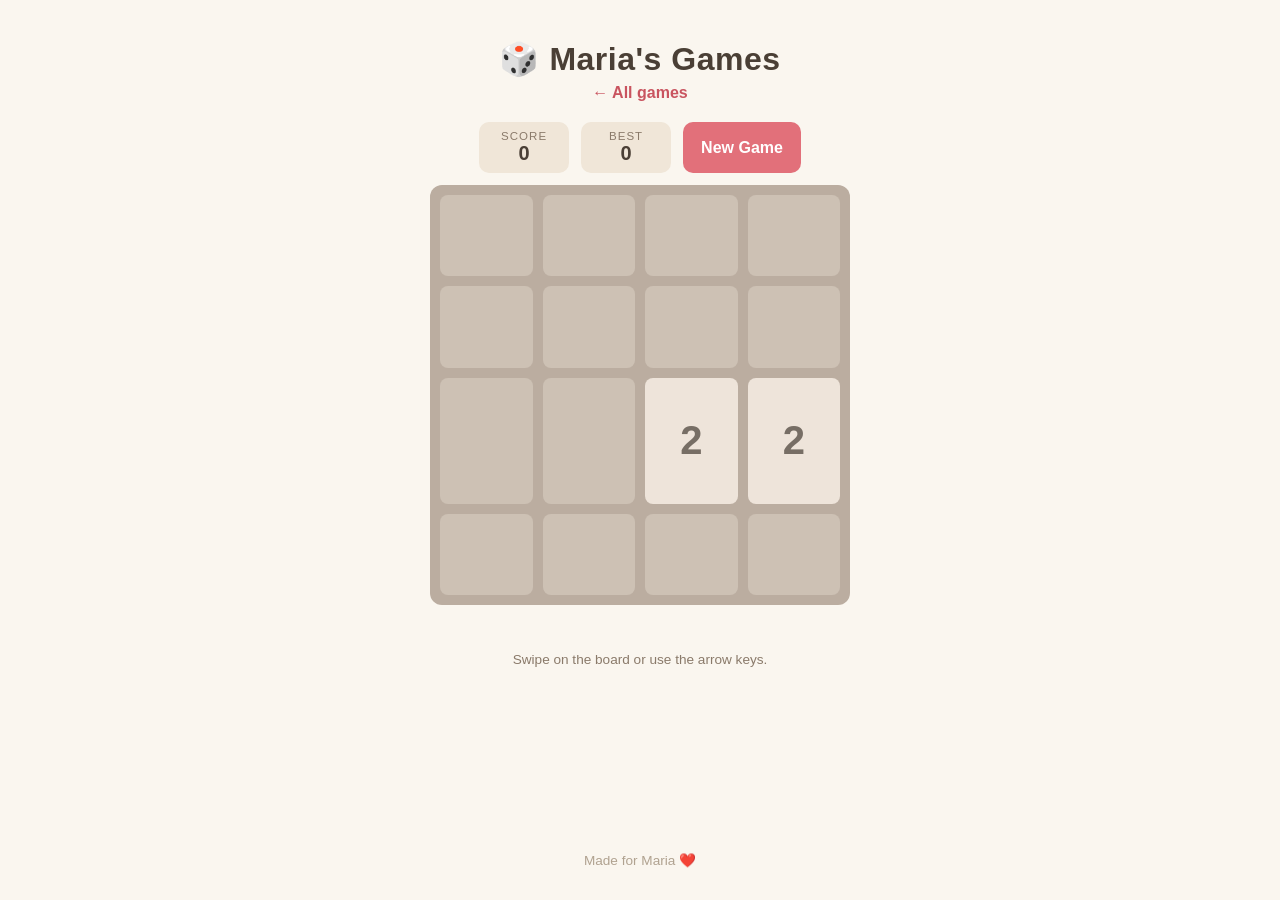
==== 2048.html @ 68cc4402 "Maria's Games: Sudoku, 2048 and Tetris static site Co-Authored-By: Claude Fable 5 <noreply@anthropic" ====
<!DOCTYPE html>
<html lang="en">
<head>
<meta charset="UTF-8">
<meta name="viewport" content="width=device-width, initial-scale=1.0">
<title>2048 — Maria's Games</title>
<link rel="icon" href="data:image/svg+xml,<svg xmlns=%22http://www.w3.org/2000/svg%22 viewBox=%220 0 100 100%22><text y=%22.9em%22 font-size=%2290%22>🧩</text></svg>">
<link rel="stylesheet" href="style.css">
<style>
  #board {
    display: grid;
    grid-template-columns: repeat(4, 1fr);
    gap: 10px;
    background: #bbada0;
    border-radius: 12px;
    padding: 10px;
    width: min(92vw, 420px);
    aspect-ratio: 1;
    touch-action: none;
    user-select: none;
  }
  .tile {
    display: flex;
    align-items: center;
    justify-content: center;
    border-radius: 8px;
    background: #cdc1b4;
    font-weight: 800;
    font-size: clamp(18px, 7vw, 40px);
    color: #776e65;
    transition: transform 0.08s ease;
  }
  .tile.pop { animation: pop 0.15s ease; }
  @keyframes pop { 0% { transform: scale(0.6); } 100% { transform: scale(1); } }
  .t2    { background: #eee4da; }
  .t4    { background: #ede0c8; }
  .t8    { background: #f2b179; color: #fff; }
  .t16   { background: #f59563; color: #fff; }
  .t32   { background: #f67c5f; color: #fff; }
  .t64   { background: #f65e3b; color: #fff; }
  .t128  { background: #edcf72; color: #fff; font-size: clamp(16px, 6vw, 34px); }
  .t256  { background: #edcc61; color: #fff; font-size: clamp(16px, 6vw, 34px); }
  .t512  { background: #edc850; color: #fff; font-size: clamp(16px, 6vw, 34px); }
  .t1024 { background: #edc53f; color: #fff; font-size: clamp(14px, 5vw, 28px); }
  .t2048 { background: #edc22e; color: #fff; font-size: clamp(14px, 5vw, 28px); box-shadow: 0 0 18px rgba(237,194,46,0.7); }
  .tbig  { background: #3c3a32; color: #fff; font-size: clamp(14px, 5vw, 28px); }
  #message { text-align: center; font-weight: 700; margin-top: 12px; min-height: 1.4em; color: var(--accent-dark); font-size: 1.1rem; }
</style>
</head>
<body>
<header class="site">
  <h1><a href="index.html">🎲 Maria's Games</a></h1>
  <a class="back" href="index.html">← All games</a>
</header>
<main>
  <div class="hud">
    <div class="stat"><div class="label">Score</div><div class="value" id="score">0</div></div>
    <div class="stat"><div class="label">Best</div><div class="value" id="best">0</div></div>
    <button class="btn" id="new">New Game</button>
  </div>
  <div id="board"></div>
  <div id="message"></div>
  <p class="controls-hint">Swipe on the board or use the arrow keys.</p>
</main>
<footer class="site">Made for Maria ❤️</footer>
<script>
(function () {
  const boardEl = document.getElementById('board');
  const scoreEl = document.getElementById('score');
  const bestEl = document.getElementById('best');
  const msgEl = document.getElementById('message');
  let grid, score, best, over, won;

  best = Number(localStorage.getItem('maria2048best') || 0);
  bestEl.textContent = best;

  function newGame() {
    grid = new Array(16).fill(0);
    score = 0;
    over = false;
    won = false;
    msgEl.textContent = '';
    addTile();
    addTile();
    render([]);
  }

  function addTile() {
    const empty = grid.map((v, i) => v === 0 ? i : -1).filter(i => i >= 0);
    if (empty.length === 0) return -1;
    const idx = empty[Math.floor(Math.random() * empty.length)];
    grid[idx] = Math.random() < 0.9 ? 2 : 4;
    return idx;
  }

  function render(popIdxs) {
    boardEl.innerHTML = '';
    for (let i = 0; i < 16; i++) {
      const t = document.createElement('div');
      const v = grid[i];
      t.className = 'tile' + (v ? (v <= 2048 ? ' t' + v : ' tbig') : '');
      if (popIdxs.includes(i)) t.classList.add('pop');
      t.textContent = v || '';
      boardEl.appendChild(t);
    }
    scoreEl.textContent = score;
    if (score > best) {
      best = score;
      localStorage.setItem('maria2048best', best);
      bestEl.textContent = best;
    }
  }

  // Slide one row of 4 values toward index 0. Returns [newRow, gained, moved].
  function slideRow(row) {
    const vals = row.filter(v => v !== 0);
    const out = [];
    let gained = 0;
    for (let i = 0; i < vals.length; i++) {
      if (i + 1 < vals.length && vals[i] === vals[i + 1]) {
        out.push(vals[i] * 2);
        gained += vals[i] * 2;
        i++;
      } else {
        out.push(vals[i]);
      }
    }
    while (out.length < 4) out.push(0);
    const moved = out.some((v, i) => v !== row[i]);
    return [out, gained, moved];
  }

  // dir: 0=left, 1=right, 2=up, 3=down
  function move(dir) {
    if (over) return;
    let movedAny = false;
    const merged = [];
    for (let line = 0; line < 4; line++) {
      const idxs = [];
      for (let k = 0; k < 4; k++) {
        if (dir === 0) idxs.push(line * 4 + k);
        if (dir === 1) idxs.push(line * 4 + (3 - k));
        if (dir === 2) idxs.push(k * 4 + line);
        if (dir === 3) idxs.push((3 - k) * 4 + line);
      }
      const row = idxs.map(i => grid[i]);
      const [out, gained, moved] = slideRow(row);
      if (moved) {
        movedAny = true;
        idxs.forEach((gi, k) => {
          if (out[k] !== row[k] && out[k] !== 0) merged.push(gi);
          grid[gi] = out[k];
        });
        score += gained;
      }
    }
    if (!movedAny) return;
    const newIdx = addTile();
    if (newIdx >= 0) merged.push(newIdx);
    render(merged);
    if (!won && grid.includes(2048)) {
      won = true;
      msgEl.textContent = '🎉 2048! Bravo Maria! Keep going!';
    }
    if (!canMove()) {
      over = true;
      msgEl.textContent = '💔 No more moves — final score ' + score + '. Try again!';
    }
  }

  function canMove() {
    if (grid.includes(0)) return true;
    for (let r = 0; r < 4; r++) {
      for (let c = 0; c < 4; c++) {
        const v = grid[r * 4 + c];
        if (c < 3 && grid[r * 4 + c + 1] === v) return true;
        if (r < 3 && grid[(r + 1) * 4 + c] === v) return true;
      }
    }
    return false;
  }

  document.addEventListener('keydown', (e) => {
    const map = { ArrowLeft: 0, ArrowRight: 1, ArrowUp: 2, ArrowDown: 3 };
    if (e.key in map) {
      e.preventDefault();
      move(map[e.key]);
    }
  });

  let touchX = 0, touchY = 0;
  boardEl.addEventListener('touchstart', (e) => {
    touchX = e.touches[0].clientX;
    touchY = e.touches[0].clientY;
  }, { passive: true });
  boardEl.addEventListener('touchend', (e) => {
    const dx = e.changedTouches[0].clientX - touchX;
    const dy = e.changedTouches[0].clientY - touchY;
    if (Math.max(Math.abs(dx), Math.abs(dy)) < 25) return;
    if (Math.abs(dx) > Math.abs(dy)) move(dx > 0 ? 1 : 0);
    else move(dy > 0 ? 3 : 2);
  });

  document.getElementById('new').addEventListener('click', newGame);
  newGame();
})();
</script>
</body>
</html>
---- style.css ----
/* Shared look for Maria's Games */
* { box-sizing: border-box; margin: 0; padding: 0; }

:root {
  --bg: #faf6ef;
  --card: #ffffff;
  --ink: #4a3f35;
  --accent: #e2707a;
  --accent-dark: #c9545f;
  --soft: #f0e6d8;
  --shadow: 0 4px 14px rgba(74, 63, 53, 0.12);
}

body {
  font-family: -apple-system, BlinkMacSystemFont, "Segoe UI", Roboto, sans-serif;
  background: var(--bg);
  color: var(--ink);
  min-height: 100vh;
  display: flex;
  flex-direction: column;
  align-items: center;
  padding: 16px;
}

header.site {
  text-align: center;
  margin: 24px 0 8px;
}

header.site h1 {
  font-size: 2rem;
  letter-spacing: 0.5px;
}

header.site h1 a {
  color: var(--ink);
  text-decoration: none;
}

header.site p.tagline {
  color: #8a7a6a;
  margin-top: 6px;
}

a.back {
  display: inline-block;
  margin-top: 6px;
  color: var(--accent-dark);
  text-decoration: none;
  font-weight: 600;
}
a.back:hover { text-decoration: underline; }

main {
  width: 100%;
  max-width: 900px;
  display: flex;
  flex-direction: column;
  align-items: center;
  flex: 1;
}

/* Landing page cards */
.game-grid {
  display: grid;
  grid-template-columns: repeat(auto-fit, minmax(220px, 1fr));
  gap: 20px;
  width: 100%;
  margin-top: 28px;
}

.game-card {
  background: var(--card);
  border-radius: 16px;
  box-shadow: var(--shadow);
  padding: 28px 20px;
  text-align: center;
  text-decoration: none;
  color: var(--ink);
  transition: transform 0.15s ease, box-shadow 0.15s ease;
}

.game-card:hover {
  transform: translateY(-4px);
  box-shadow: 0 8px 22px rgba(74, 63, 53, 0.18);
}

.game-card .emoji { font-size: 3rem; display: block; margin-bottom: 12px; }
.game-card h2 { font-size: 1.3rem; margin-bottom: 6px; }
.game-card p { color: #8a7a6a; font-size: 0.92rem; }

/* Game pages */
.panel {
  background: var(--card);
  border-radius: 16px;
  box-shadow: var(--shadow);
  padding: 20px;
  margin-top: 16px;
}

.hud {
  display: flex;
  gap: 12px;
  justify-content: center;
  flex-wrap: wrap;
  margin: 12px 0;
}

.hud .stat {
  background: var(--soft);
  border-radius: 10px;
  padding: 8px 16px;
  text-align: center;
  min-width: 90px;
}

.hud .stat .label { font-size: 0.72rem; text-transform: uppercase; letter-spacing: 1px; color: #8a7a6a; }
.hud .stat .value { font-size: 1.25rem; font-weight: 700; }

button.btn {
  font: inherit;
  font-weight: 600;
  background: var(--accent);
  color: #fff;
  border: none;
  border-radius: 10px;
  padding: 10px 18px;
  cursor: pointer;
  transition: background 0.15s ease;
}
button.btn:hover { background: var(--accent-dark); }
button.btn.secondary { background: var(--soft); color: var(--ink); }
button.btn.secondary:hover { background: #e4d8c4; }

.controls-hint { color: #8a7a6a; font-size: 0.85rem; text-align: center; margin-top: 10px; }

footer.site {
  margin-top: 32px;
  padding: 16px;
  color: #b0a290;
  font-size: 0.85rem;
  text-align: center;
}
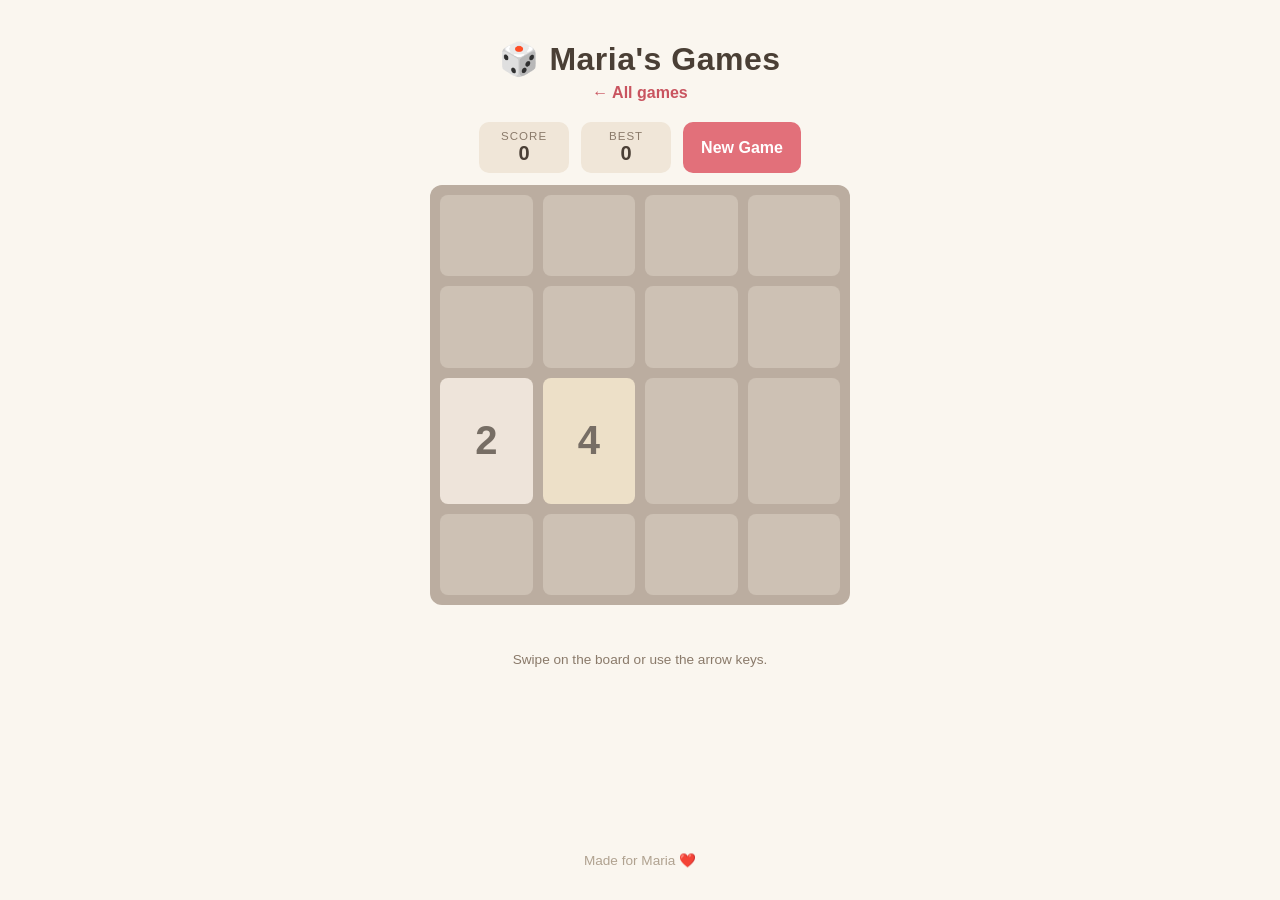
==== commit c5411088: "Add Google AdSense loader and ads.txt Co-Authored-By: Claude Fable 5 <noreply@anthropic.com>" ====
--- a/2048.html
+++ b/2048.html
@@ -6,6 +6,8 @@
 <title>2048 — Maria's Games</title>
 <link rel="icon" href="data:image/svg+xml,<svg xmlns=%22http://www.w3.org/2000/svg%22 viewBox=%220 0 100 100%22><text y=%22.9em%22 font-size=%2290%22>🧩</text></svg>">
 <link rel="stylesheet" href="style.css">
+<script async src="https://pagead2.googlesyndication.com/pagead/js/adsbygoogle.js?client=ca-pub-5441764367815214"
+     crossorigin="anonymous"></script>
 <style>
   #board {
     display: grid;
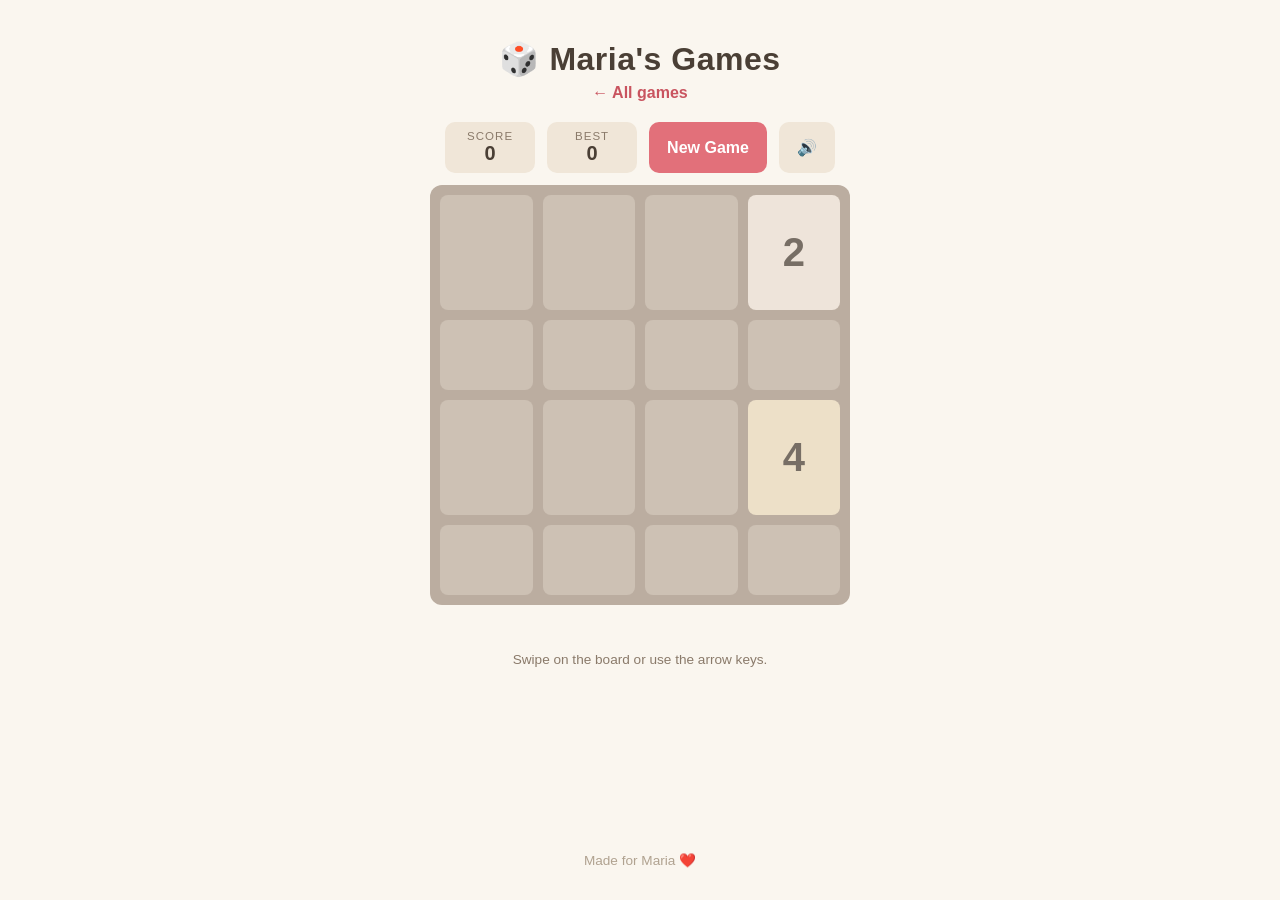
==== commit c21a1cf3: "Add shared FX library: sounds, particles, shake, confetti across all games Co-Authored-By: Claude Fa" ====
--- a/2048.html
+++ b/2048.html
@@ -9,6 +9,7 @@
 <script async src="https://pagead2.googlesyndication.com/pagead/js/adsbygoogle.js?client=ca-pub-5441764367815214"
      crossorigin="anonymous"></script>
 <style>
+  #board-wrap { position: relative; width: min(92vw, 420px); }
   #board {
     display: grid;
     grid-template-columns: repeat(4, 1fr);
@@ -16,7 +17,7 @@
     background: #bbada0;
     border-radius: 12px;
     padding: 10px;
-    width: min(92vw, 420px);
+    width: 100%;
     aspect-ratio: 1;
     touch-action: none;
     user-select: none;
@@ -59,18 +60,23 @@
     <div class="stat"><div class="label">Score</div><div class="value" id="score">0</div></div>
     <div class="stat"><div class="label">Best</div><div class="value" id="best">0</div></div>
     <button class="btn" id="new">New Game</button>
+    <button class="btn secondary" id="mute">🔊</button>
   </div>
-  <div id="board"></div>
+  <div id="board-wrap"><div id="board"></div></div>
   <div id="message"></div>
   <p class="controls-hint">Swipe on the board or use the arrow keys.</p>
 </main>
 <footer class="site">Made for Maria ❤️</footer>
+<script src="fx.js"></script>
 <script>
 (function () {
   const boardEl = document.getElementById('board');
+  const wrapEl = document.getElementById('board-wrap');
   const scoreEl = document.getElementById('score');
   const bestEl = document.getElementById('best');
   const msgEl = document.getElementById('message');
+  const fx = FX.overlay(wrapEl);
+  FX.muteButton(document.getElementById('mute'));
   let grid, score, best, over, won;
 
   best = Number(localStorage.getItem('maria2048best') || 0);
@@ -113,14 +119,18 @@
     }
   }
 
-  // Slide one row of 4 values toward index 0. Returns [newRow, gained, moved].
+  // Slide one row of 4 values toward index 0.
+  // Returns [newRow, gained, moved, mergedAt] where mergedAt lists the
+  // positions in newRow where two tiles fused.
   function slideRow(row) {
     const vals = row.filter(v => v !== 0);
     const out = [];
+    const mergedAt = [];
     let gained = 0;
     for (let i = 0; i < vals.length; i++) {
       if (i + 1 < vals.length && vals[i] === vals[i + 1]) {
         out.push(vals[i] * 2);
+        mergedAt.push(out.length - 1);
         gained += vals[i] * 2;
         i++;
       } else {
@@ -129,14 +139,17 @@
     }
     while (out.length < 4) out.push(0);
     const moved = out.some((v, i) => v !== row[i]);
-    return [out, gained, moved];
+    return [out, gained, moved, mergedAt];
   }
 
   // dir: 0=left, 1=right, 2=up, 3=down
   function move(dir) {
     if (over) return;
     let movedAny = false;
+    let totalGained = 0;
+    let biggestMerge = 0;
     const merged = [];
+    const fusions = [];   // grid indices where two tiles fused, for the FX
     for (let line = 0; line < 4; line++) {
       const idxs = [];
       for (let k = 0; k < 4; k++) {
@@ -146,27 +159,50 @@
         if (dir === 3) idxs.push((3 - k) * 4 + line);
       }
       const row = idxs.map(i => grid[i]);
-      const [out, gained, moved] = slideRow(row);
+      const [out, gained, moved, mergedAt] = slideRow(row);
       if (moved) {
         movedAny = true;
         idxs.forEach((gi, k) => {
           if (out[k] !== row[k] && out[k] !== 0) merged.push(gi);
           grid[gi] = out[k];
         });
+        mergedAt.forEach(k => {
+          fusions.push(idxs[k]);
+          biggestMerge = Math.max(biggestMerge, out[k]);
+        });
         score += gained;
+        totalGained += gained;
       }
     }
     if (!movedAny) return;
     const newIdx = addTile();
     if (newIdx >= 0) merged.push(newIdx);
     render(merged);
+
+    // Juice: explosions on fused tiles, floating score, drama on big merges
+    if (fusions.length) {
+      fusions.forEach(gi => {
+        const el = boardEl.children[gi];
+        fx.boom(el.offsetLeft + el.offsetWidth / 2, el.offsetTop + el.offsetHeight / 2,
+          getComputedStyle(el).backgroundColor, biggestMerge >= 256 ? 12 : 7);
+      });
+      const first = boardEl.children[fusions[0]];
+      fx.floatText(first.offsetLeft + first.offsetWidth / 2, first.offsetTop, '+' + totalGained,
+        biggestMerge >= 256 ? 26 : 20);
+      FX.sounds.pop(Math.min(8, Math.log2(biggestMerge)));
+      if (biggestMerge >= 512) { FX.shake(wrapEl); FX.sounds.blast(); }
+    }
     if (!won && grid.includes(2048)) {
       won = true;
       msgEl.textContent = '🎉 2048! Bravo Maria! Keep going!';
+      fx.confetti();
+      FX.sounds.fanfare();
+      FX.shake(wrapEl);
     }
     if (!canMove()) {
       over = true;
       msgEl.textContent = '💔 No more moves — final score ' + score + '. Try again!';
+      FX.sounds.sad();
     }
   }
 
--- a/style.css
+++ b/style.css
@@ -134,6 +134,15 @@
 
 .controls-hint { color: #8a7a6a; font-size: 0.85rem; text-align: center; margin-top: 10px; }
 
+.fx-shake { animation: fxshake 0.4s ease; }
+@keyframes fxshake {
+  0%, 100% { translate: 0 0; }
+  20% { translate: -6px 3px; }
+  40% { translate: 5px -4px; }
+  60% { translate: -4px -3px; }
+  80% { translate: 3px 4px; }
+}
+
 footer.site {
   margin-top: 32px;
   padding: 16px;
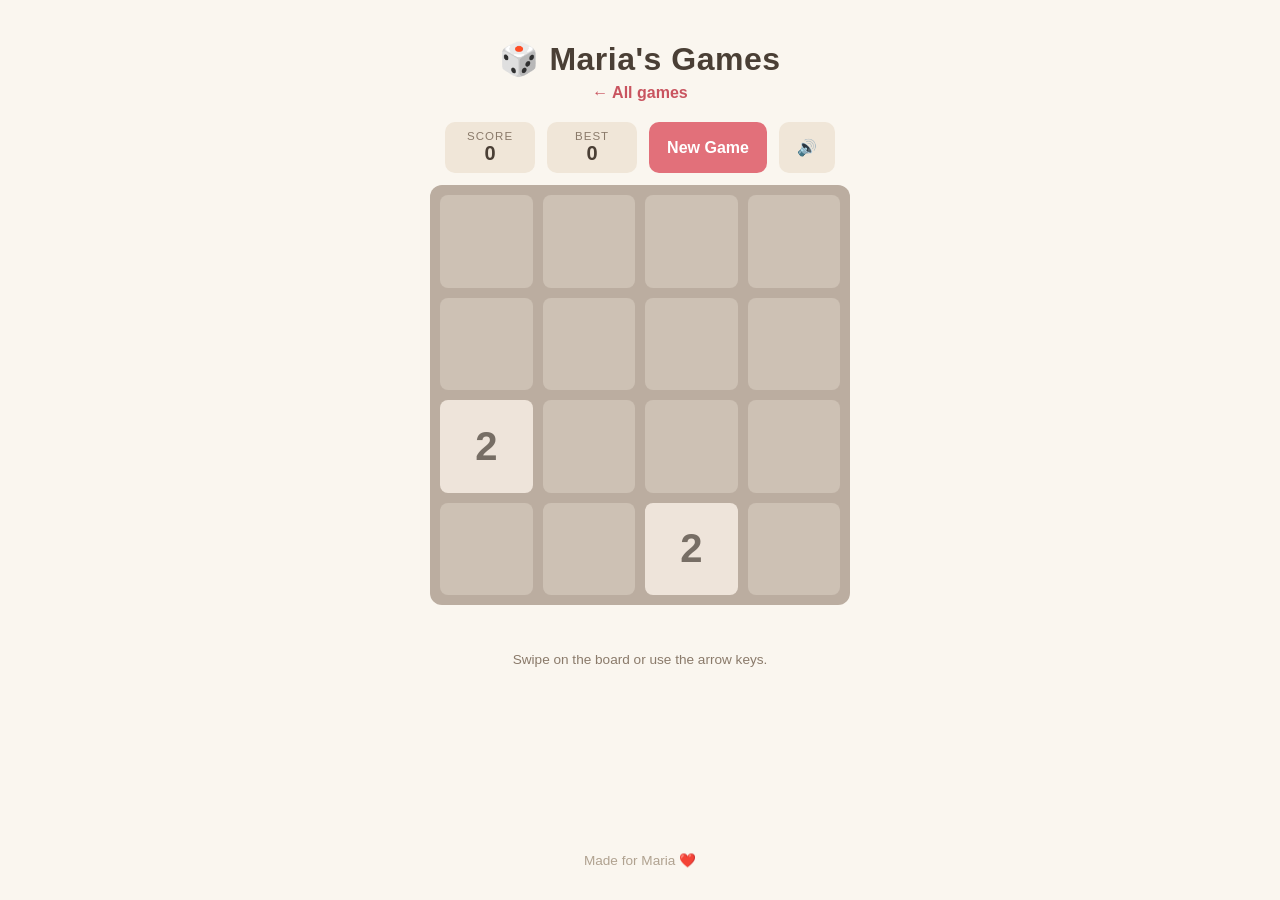
==== commit 534d0c79: "2048: lock grid tracks so the board size never changes Co-Authored-By: Claude Fable 5 <noreply@anthr" ====
--- a/2048.html
+++ b/2048.html
@@ -12,7 +12,8 @@
   #board-wrap { position: relative; width: min(92vw, 420px); }
   #board {
     display: grid;
-    grid-template-columns: repeat(4, 1fr);
+    grid-template-columns: repeat(4, minmax(0, 1fr));
+    grid-template-rows: repeat(4, minmax(0, 1fr));
     gap: 10px;
     background: #bbada0;
     border-radius: 12px;
@@ -32,6 +33,9 @@
     font-size: clamp(18px, 7vw, 40px);
     color: #776e65;
     transition: transform 0.08s ease;
+    overflow: hidden;
+    min-width: 0;
+    min-height: 0;
   }
   .tile.pop { animation: pop 0.15s ease; }
   @keyframes pop { 0% { transform: scale(0.6); } 100% { transform: scale(1); } }
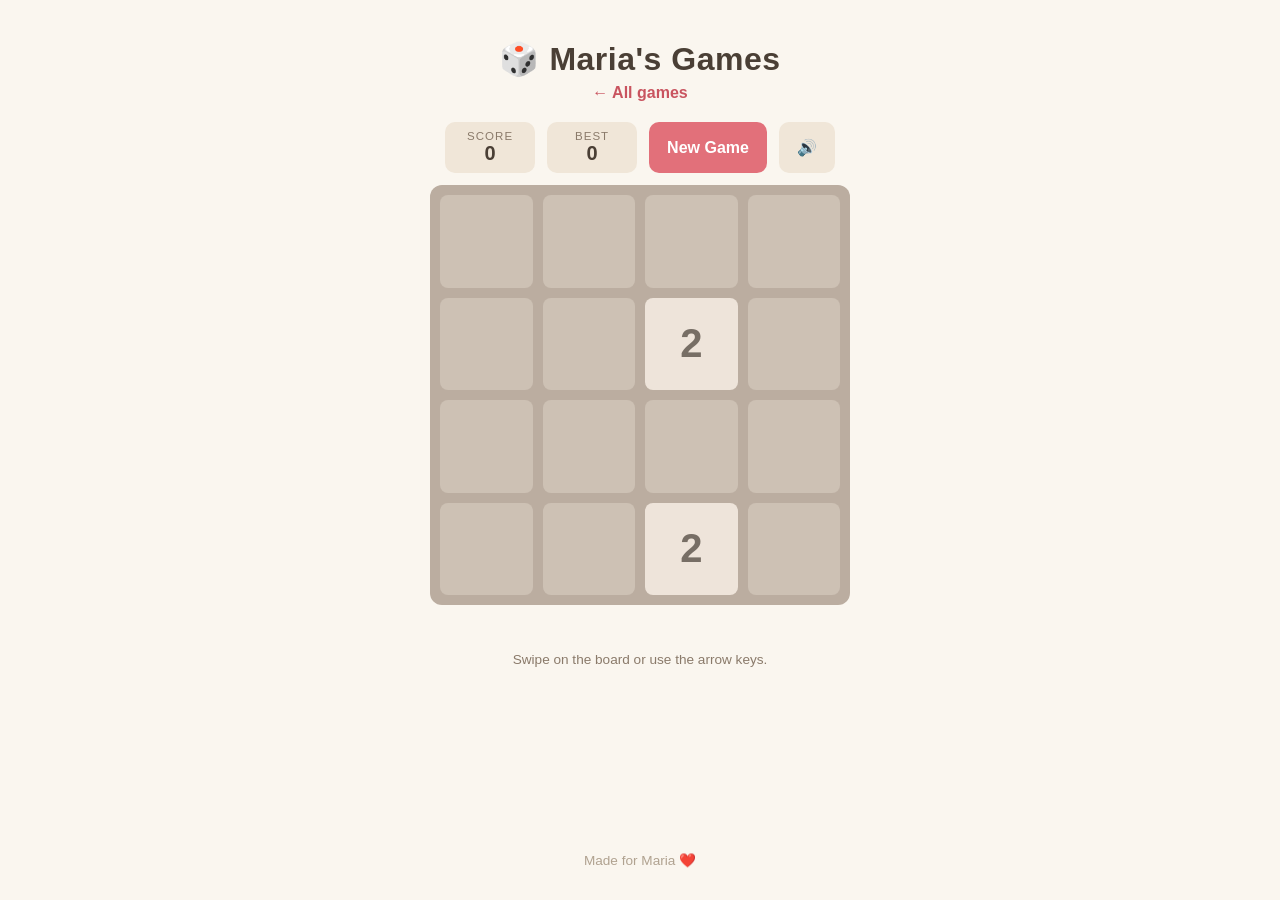
==== commit 8f148395: "Add gentle hydration-break popup after every 10 finished games per day Co-Authored-By: Claude Fable " ====
--- a/2048.html
+++ b/2048.html
@@ -207,6 +207,7 @@
       over = true;
       msgEl.textContent = '💔 No more moves — final score ' + score + '. Try again!';
       FX.sounds.sad();
+      FX.countGame();
     }
   }
 
--- a/style.css
+++ b/style.css
@@ -134,6 +134,34 @@
 
 .controls-hint { color: #8a7a6a; font-size: 0.85rem; text-align: center; margin-top: 10px; }
 
+/* Break-reminder popup */
+.fxb-back {
+  position: fixed;
+  inset: 0;
+  background: rgba(58, 49, 69, 0.55);
+  display: flex;
+  align-items: center;
+  justify-content: center;
+  z-index: 1000;
+  padding: 16px;
+  animation: fxbfade 0.3s ease;
+}
+.fxb-card {
+  background: var(--card);
+  border-radius: 20px;
+  padding: 28px 24px;
+  max-width: 340px;
+  text-align: center;
+  box-shadow: 0 12px 40px rgba(0, 0, 0, 0.3);
+  animation: fxbpop 0.45s cubic-bezier(0.3, 1.4, 0.5, 1);
+}
+.fxb-card h2 { margin-bottom: 10px; color: var(--ink); }
+.fxb-card p { color: #8a7a6a; line-height: 1.55; margin-bottom: 18px; }
+.fxb-emoji { font-size: 3.2rem; margin-bottom: 8px; animation: fxbbounce 1.4s ease infinite; }
+@keyframes fxbfade { from { opacity: 0; } }
+@keyframes fxbpop { from { scale: 0.6; opacity: 0; } }
+@keyframes fxbbounce { 0%, 100% { translate: 0 0; } 50% { translate: 0 -8px; } }
+
 .fx-shake { animation: fxshake 0.4s ease; }
 @keyframes fxshake {
   0%, 100% { translate: 0 0; }
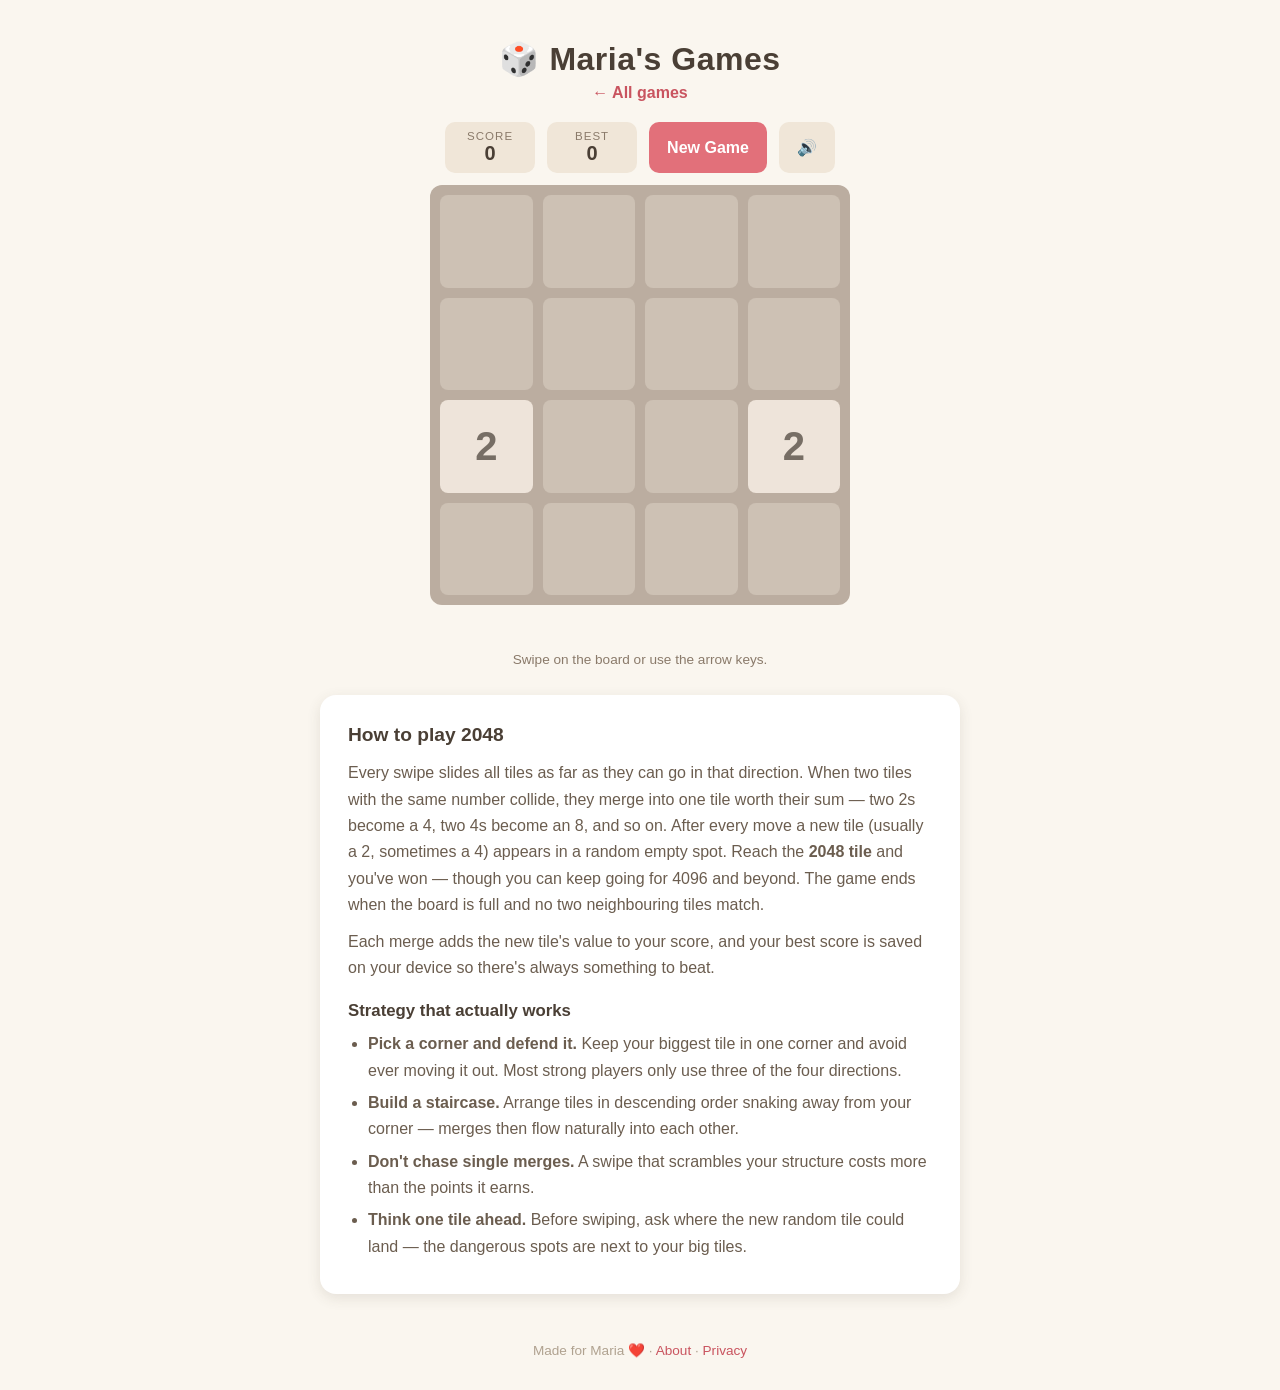
==== commit 2ef671b3: "Add real content for AdSense review: game guides, about, privacy policy, sitemap Co-Authored-By: Cla" ====
--- a/2048.html
+++ b/2048.html
@@ -4,6 +4,7 @@
 <meta charset="UTF-8">
 <meta name="viewport" content="width=device-width, initial-scale=1.0">
 <title>2048 — Maria's Games</title>
+<meta name="description" content="Play 2048 free online: slide and merge tiles to reach the 2048 tile. Swipe or arrow keys, best score saved, satisfying merge effects.">
 <link rel="icon" href="data:image/svg+xml,<svg xmlns=%22http://www.w3.org/2000/svg%22 viewBox=%220 0 100 100%22><text y=%22.9em%22 font-size=%2290%22>🧩</text></svg>">
 <link rel="stylesheet" href="style.css">
 <script async src="https://pagead2.googlesyndication.com/pagead/js/adsbygoogle.js?client=ca-pub-5441764367815214"
@@ -69,8 +70,31 @@
   <div id="board-wrap"><div id="board"></div></div>
   <div id="message"></div>
   <p class="controls-hint">Swipe on the board or use the arrow keys.</p>
+  <section class="game-info">
+    <h2>How to play 2048</h2>
+    <p>Every swipe slides all tiles as far as they can go in that direction. When two tiles
+    with the same number collide, they merge into one tile worth their sum — two 2s become
+    a 4, two 4s become an 8, and so on. After every move a new tile (usually a 2, sometimes
+    a 4) appears in a random empty spot. Reach the <b>2048 tile</b> and you've won — though
+    you can keep going for 4096 and beyond. The game ends when the board is full and no two
+    neighbouring tiles match.</p>
+    <p>Each merge adds the new tile's value to your score, and your best score is saved on
+    your device so there's always something to beat.</p>
+    <h3>Strategy that actually works</h3>
+    <ul>
+      <li><b>Pick a corner and defend it.</b> Keep your biggest tile in one corner and
+      avoid ever moving it out. Most strong players only use three of the four
+      directions.</li>
+      <li><b>Build a staircase.</b> Arrange tiles in descending order snaking away from
+      your corner — merges then flow naturally into each other.</li>
+      <li><b>Don't chase single merges.</b> A swipe that scrambles your structure costs
+      more than the points it earns.</li>
+      <li><b>Think one tile ahead.</b> Before swiping, ask where the new random tile could
+      land — the dangerous spots are next to your big tiles.</li>
+    </ul>
+  </section>
 </main>
-<footer class="site">Made for Maria ❤️</footer>
+<footer class="site">Made for Maria ❤️ · <a href="about.html">About</a> · <a href="privacy.html">Privacy</a></footer>
 <script src="fx.js"></script>
 <script>
 (function () {
--- a/style.css
+++ b/style.css
@@ -178,3 +178,24 @@
   font-size: 0.85rem;
   text-align: center;
 }
+
+footer.site a { color: var(--accent-dark); text-decoration: none; }
+footer.site a:hover { text-decoration: underline; }
+
+/* Text content sections (game guides, about, privacy) */
+.game-info {
+  max-width: 640px;
+  width: 100%;
+  margin-top: 28px;
+  background: var(--card);
+  border-radius: 16px;
+  box-shadow: var(--shadow);
+  padding: 24px 28px;
+  line-height: 1.65;
+}
+.game-info h2 { margin-bottom: 10px; font-size: 1.2rem; }
+.game-info h3 { margin: 16px 0 6px; font-size: 1.05rem; }
+.game-info p { margin-bottom: 10px; color: #6b5d4f; }
+.game-info ul { margin: 0 0 10px 20px; color: #6b5d4f; }
+.game-info li { margin-bottom: 6px; }
+.game-info a { color: var(--accent-dark); }
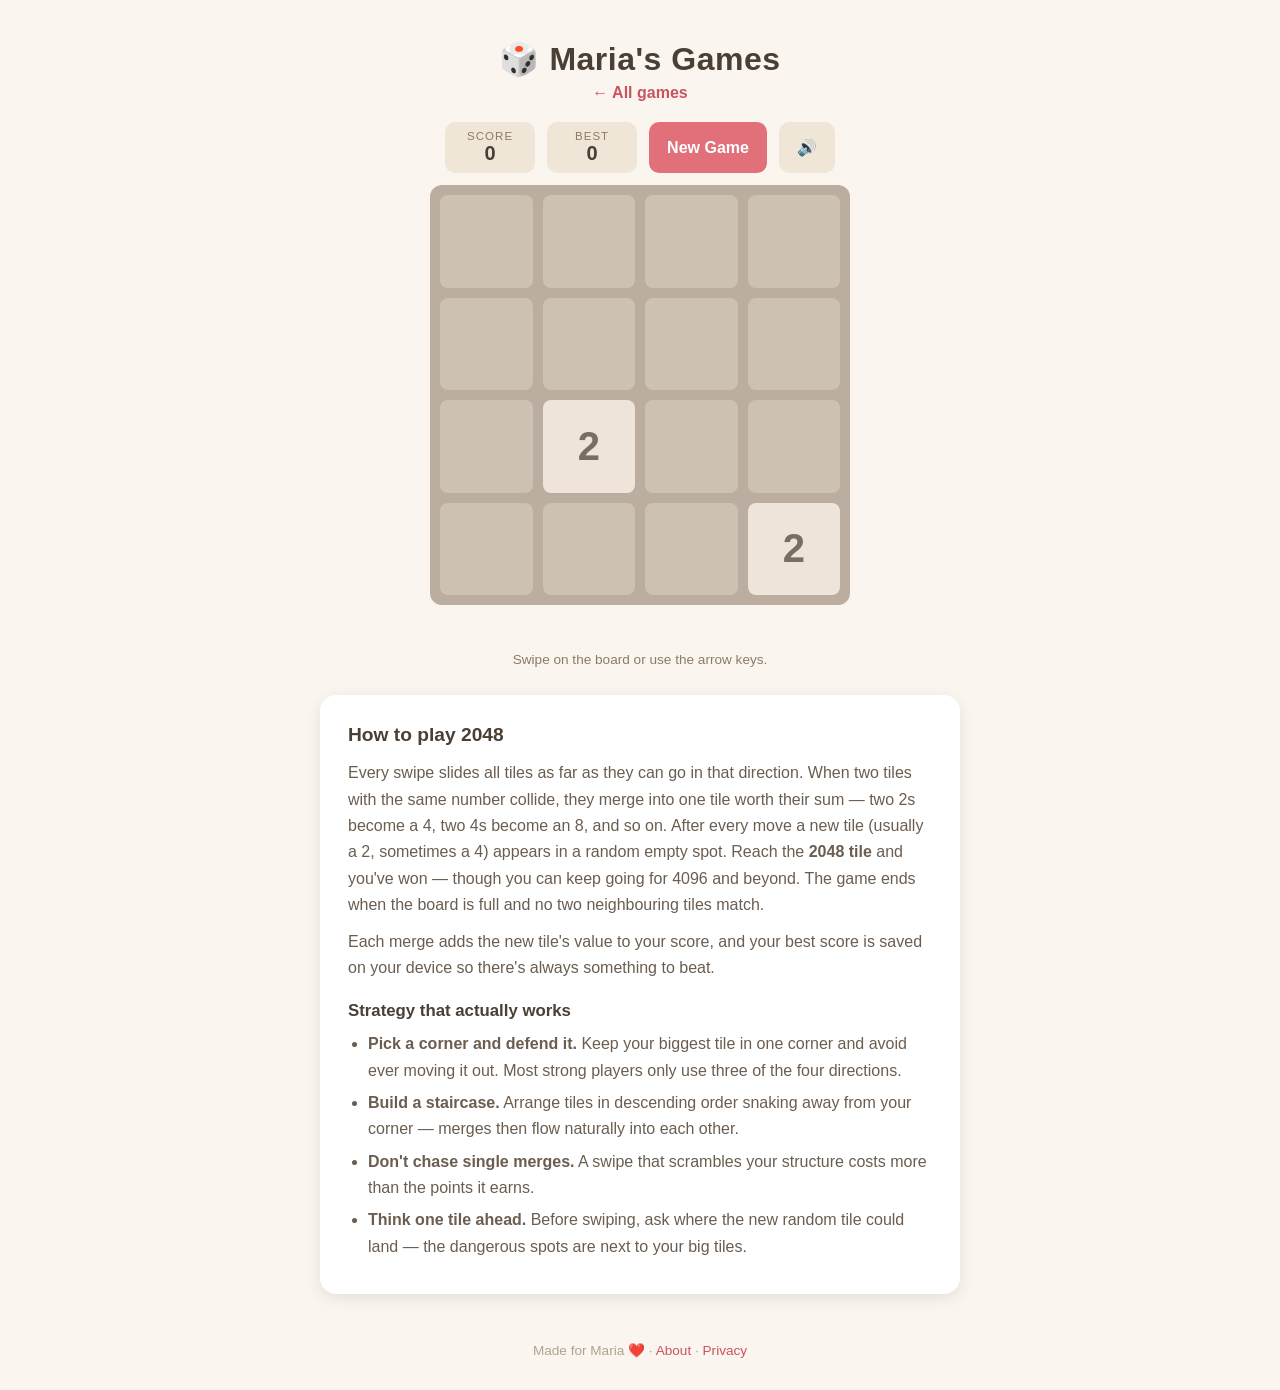
==== commit eca0da72: "SEO: canonical and share tags on all pages, robots.txt, sitemap dates, IndexNow key Co-Authored-By: " ====
--- a/2048.html
+++ b/2048.html
@@ -5,6 +5,13 @@
 <meta name="viewport" content="width=device-width, initial-scale=1.0">
 <title>2048 — Maria's Games</title>
 <meta name="description" content="Play 2048 free online: slide and merge tiles to reach the 2048 tile. Swipe or arrow keys, best score saved, satisfying merge effects.">
+<link rel="canonical" href="https://maria-games.com/2048.html">
+<meta property="og:type" content="website">
+<meta property="og:title" content="2048 — Maria's Games">
+<meta property="og:description" content="Play 2048 free online: slide and merge tiles to reach the 2048 tile. Swipe or arrow keys, best score saved, satisfying merge effects.">
+<meta property="og:url" content="https://maria-games.com/2048.html">
+<meta property="og:image" content="https://maria-games.com/og.png">
+<meta name="twitter:card" content="summary_large_image">
 <link rel="icon" href="data:image/svg+xml,<svg xmlns=%22http://www.w3.org/2000/svg%22 viewBox=%220 0 100 100%22><text y=%22.9em%22 font-size=%2290%22>🧩</text></svg>">
 <link rel="stylesheet" href="style.css">
 <script async src="https://pagead2.googlesyndication.com/pagead/js/adsbygoogle.js?client=ca-pub-5441764367815214"
